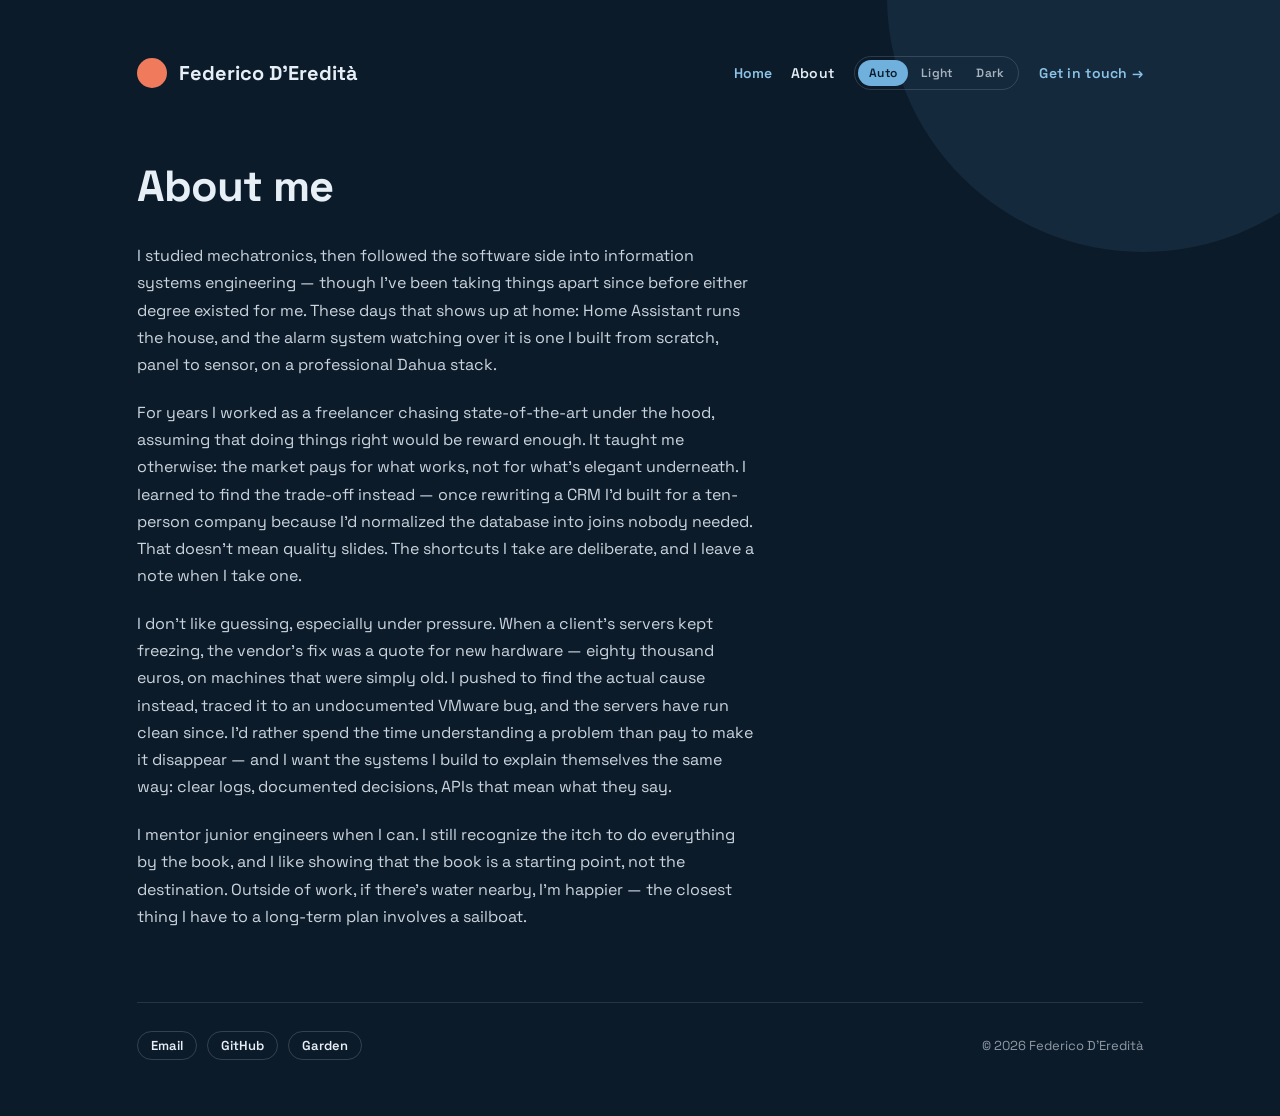
==== about.html @ 00c334f2 "feat: add About page, extract shared theme CSS/JS Adds about.html with the mechatronics-to-software " ====
<!doctype html>
<html lang="en" data-theme="tramontana" data-warm="coral">
<head>
  <meta charset="utf-8">
  <meta name="viewport" content="width=device-width, initial-scale=1">
  <title>About &mdash; Federico D&rsquo;Eredit&agrave;</title>
  <meta name="description" content="Mechatronics into software, freelancing, and the trade-off between elegant and shipped.">
  <link rel="preconnect" href="https://fonts.googleapis.com">
  <link rel="preconnect" href="https://fonts.gstatic.com" crossorigin>
  <link rel="stylesheet" href="https://fonts.googleapis.com/css2?family=Space+Grotesk:wght@400;500;600;700&display=swap">
  <script src="assets/theme-early.js"></script>
  <link rel="stylesheet" href="assets/site.css">
</head>
<body>
  <main class="page">
    <span class="deco" aria-hidden="true"></span>

    <header class="top">
      <span class="brand"><span class="mark"></span>Federico D&rsquo;Eredit&agrave;</span>
      <div class="right">
        <nav class="nav-links">
          <a href="index.html">Home</a>
          <a href="about.html" aria-current="page">About</a>
        </nav>
        <div class="seg" role="group" aria-label="Color theme">
          <button type="button" data-mode-btn="auto">Auto</button>
          <button type="button" data-mode-btn="light">Light</button>
          <button type="button" data-mode-btn="dark">Dark</button>
        </div>
        <a class="contact" href="mailto:me@federicod.dev">Get in touch &rarr;</a>
      </div>
    </header>

    <article class="prose">
      <h1>About me</h1>
      <p>I studied mechatronics, then followed the software side into information systems engineering &mdash; though I&rsquo;ve been taking things apart since before either degree existed for me. These days that shows up at home: Home Assistant runs the house, and the alarm system watching over it is one I built from scratch, panel to sensor, on a professional Dahua stack.</p>
      <p>For years I worked as a freelancer chasing state-of-the-art under the hood, assuming that doing things right would be reward enough. It taught me otherwise: the market pays for what works, not for what&rsquo;s elegant underneath. I learned to find the trade-off instead &mdash; once rewriting a CRM I&rsquo;d built for a ten-person company because I&rsquo;d normalized the database into joins nobody needed. That doesn&rsquo;t mean quality slides. The shortcuts I take are deliberate, and I leave a note when I take one.</p>
      <p>I don&rsquo;t like guessing, especially under pressure. When a client&rsquo;s servers kept freezing, the vendor&rsquo;s fix was a quote for new hardware &mdash; eighty thousand euros, on machines that were simply old. I pushed to find the actual cause instead, traced it to an undocumented VMware bug, and the servers have run clean since. I&rsquo;d rather spend the time understanding a problem than pay to make it disappear &mdash; and I want the systems I build to explain themselves the same way: clear logs, documented decisions, APIs that mean what they say.</p>
      <p>I mentor junior engineers when I can. I still recognize the itch to do everything by the book, and I like showing that the book is a starting point, not the destination. Outside of work, if there&rsquo;s water nearby, I&rsquo;m happier &mdash; the closest thing I have to a long-term plan involves a sailboat.</p>
    </article>

    <footer class="foot">
      <nav class="links">
        <a class="tag" href="mailto:me@federicod.dev">Email</a>
        <a class="tag" href="https://github.com/maxiride" rel="me">GitHub</a>
        <a class="tag" href="https://garden.federicod.dev">Garden</a>
      </nav>
      <span class="copyright">&copy; <span id="year">2026</span> Federico D&rsquo;Eredit&agrave;</span>
    </footer>
  </main>
  <script src="assets/theme-ui.js"></script>
</body>
</html>
---- assets/site.css ----
/* Palettes — sea & sky with a warm sun. Switch with data-theme on <html>. */
:root, [data-theme="tramontana"] {
  --color-bg: #fdfefe;   /* white sail */
  --color-text: #0d2135;
  --color-accent: #14568c;
  --color-accent-700: #114a7a;
  --color-accent-800: #0b3557;
  --sun: #d2553f;               /* coral — a later, redder sun */
  --deco: #d7e8f5;              /* pale wave */
  --btn-fg: #ffffff;
}
[data-theme="libeccio"] {
  --color-bg: #e4eff7;
  --color-text: #0b2032;
  --color-accent: #0f4c7a;
  --color-accent-700: #0d4267;
  --color-accent-800: #08304c;
  --sun: #e07a2c;
  --deco: #c2ddef;
  --btn-fg: #ffffff;
}
[data-theme="grecale"] {
  --color-bg: #ffffff;
  --color-text: #16324a;
  --color-accent: #12508f;
  --color-accent-700: #0f4478;
  --color-accent-800: #0a3157;
  --sun: #e8853a;
  --deco: #9fc9e8;
  --btn-fg: #ffffff;
}
[data-theme="alba"] {
  --color-bg: #f1f8f8;   /* sea foam */
  --color-text: #14313a;
  --color-accent: #2a7f8b;      /* deep teal water */
  --color-accent-700: #24707b;
  --color-accent-800: #1a555e;
  --sun: #e2704d;               /* sunrise coral */
  --deco: #ffddc9;              /* low sun glow */
  --btn-fg: #ffffff;
}
[data-theme="maestrale"] {
  --color-bg: #102435;   /* dusk sea */
  --color-text: #e9f2f8;
  --color-accent: #efa159;
  --color-accent-700: #f3b47c;
  --color-accent-800: #f8cba1;
  --sun: #83c6d8;
  --deco: #1b3c55;
  --btn-fg: #10243a;
}
[data-theme="organic"] {
  --color-bg: #f5ead8;   /* cream & terracotta */
  --color-text: #201e1d;
  --color-accent: #c67139;
  --color-accent-700: #8c491a;
  --color-accent-800: #643312;
  --sun: #c67139;
  --deco: #e1eecc;
  --btn-fg: #ffffff;
}
/* Dusk counterpart of tramontana — applied via data-mode="dark" */
[data-mode="dark"] {
  --color-bg: #0c1b2a;
  --color-text: #e6eef6;
  --color-accent: #6fb0dd;
  --color-accent-700: #8cc3e8;
  --color-accent-800: #a9d3ef;
  --deco: #15293d;
  --btn-fg: #0c1b2a;
  color-scheme: dark;
}
[data-mode="dark"][data-warm="coral"]  { --sun: #f07a5c; }
[data-mode="dark"][data-warm="sunset"] { --sun: #ef9146; }
[data-mode="dark"][data-warm="brass"]  { --sun: #d6a53a; }

/* Warm accent — the only warm note on the page. Set data-warm. */
[data-warm="sunset"] { --sun: #d9741f; }   /* true complement of the navy */
[data-warm="brass"]  { --sun: #b07b17; }   /* rope & brass, higher contrast */
[data-warm="coral"]  { --sun: #d2553f; }   /* split-complement, later sun */
:root {
  --font-heading: "Space Grotesk", system-ui, sans-serif;
  --font-heading-weight: 700;
  --font-body: "Space Grotesk", system-ui, sans-serif;
}
* { box-sizing: border-box; }
html { scroll-behavior: smooth; }
body {
  margin: 0;
  background: var(--color-bg);
  color: var(--color-text);
  font-family: var(--font-body);
  text-wrap: pretty;
  overflow-x: clip;
  -webkit-font-smoothing: antialiased;
}
a { color: var(--color-accent-700); text-decoration: none; }
a:hover { color: var(--color-accent-800); }
::selection { background: color-mix(in srgb, var(--color-accent) 22%, transparent); }
:focus-visible { outline: 2px solid var(--color-accent); outline-offset: 2px; }

.page {
  position: relative;
  min-height: 100vh;
  max-width: 1160px;
  margin: 0 auto;
  display: flex;
  flex-direction: column;
  padding: clamp(28px, 5vw, 56px) clamp(24px, 6vw, 88px);
}
.deco {
  position: absolute;
  top: clamp(-260px, -22vw, -140px);
  right: clamp(-220px, -14vw, -120px);
  width: clamp(320px, 40vw, 520px);
  height: clamp(320px, 40vw, 520px);
  border-radius: 50%;
  background: var(--deco);
  z-index: -1;
  pointer-events: none;
}
.top { display: flex; align-items: center; justify-content: space-between; gap: 16px; flex-wrap: wrap; }
.brand {
  display: inline-flex; align-items: center; gap: 12px;
  font-family: var(--font-heading); font-weight: var(--font-heading-weight); font-size: 20px; color: var(--color-text);
}
.brand .mark { width: 30px; height: 30px; border-radius: 999px; background: var(--sun); }
.top .right { display: flex; align-items: center; gap: 20px; flex-wrap: wrap; }
.nav-links { display: flex; align-items: center; gap: 18px; }
.nav-links a { font-size: 14px; font-weight: 600; letter-spacing: 0.02em; }
.nav-links a[aria-current="page"] { color: var(--color-text); }
.seg {
  display: flex; align-items: center; gap: 2px; padding: 3px; border-radius: 999px;
  border: 1px solid color-mix(in srgb, var(--color-text) 15%, transparent);
}
.seg button {
  appearance: none; border: 0; cursor: pointer; font-family: var(--font-body);
  font-size: 12px; font-weight: 600; letter-spacing: 0.02em; padding: 5px 11px;
  border-radius: 999px; background: transparent;
  color: color-mix(in srgb, var(--color-text) 70%, transparent);
}
.seg button:hover { color: var(--color-text); }
.seg button[aria-pressed="true"] { background: var(--color-accent); color: var(--btn-fg); }
.top .contact { font-size: 14px; font-weight: 600; letter-spacing: 0.02em; }

.hero { flex: 1; display: flex; flex-direction: column; justify-content: center; padding: clamp(40px, 8vh, 96px) 0; }
.title {
  font-family: var(--font-heading); font-weight: var(--font-heading-weight);
  font-size: clamp(32px, 4.4vw, 60px);
  line-height: 1.08; letter-spacing: -0.03em; margin: 0; max-width: 24ch;
}
.title .accent { color: var(--sun); }
.lead {
  font-size: clamp(17px, 1.5vw, 21px); line-height: 1.6;
  color: color-mix(in srgb, var(--color-text) 82%, transparent);
  max-width: 46ch; margin: clamp(22px, 3.5vh, 34px) 0 0;
}
.actions { display: flex; flex-wrap: wrap; gap: 14px; margin-top: clamp(28px, 4vh, 44px); }
.btn {
  display: inline-flex; align-items: center; justify-content: center;
  padding: 13px 24px; border-radius: 999px; font-weight: 600; font-size: 15px;
  white-space: nowrap; line-height: 1.2;
  font-family: var(--font-body); cursor: pointer; border: 1.5px solid transparent; transition: background .15s, color .15s;
}
.btn-primary { background: var(--color-accent); color: var(--btn-fg); }
.btn-primary:hover { background: var(--color-accent-800); color: var(--btn-fg); }

/* About page prose */
.prose { flex: 1; padding: clamp(40px, 8vh, 88px) 0; max-width: 62ch; }
.prose h1 {
  font-family: var(--font-heading); font-weight: var(--font-heading-weight);
  font-size: clamp(28px, 3.4vw, 44px); line-height: 1.12; letter-spacing: -0.02em;
  margin: 0 0 clamp(22px, 3.5vh, 34px);
}
.prose p {
  font-size: clamp(16px, 1.2vw, 18px); line-height: 1.7;
  color: color-mix(in srgb, var(--color-text) 88%, transparent);
  margin: 0 0 1.3em;
}
.prose p:last-child { margin-bottom: 0; }

.foot {
  display: flex; flex-wrap: wrap; align-items: center; justify-content: space-between; gap: 16px 28px;
  padding-top: 28px; border-top: 1px solid color-mix(in srgb, var(--color-text) 12%, transparent);
}
.links { display: flex; flex-wrap: wrap; gap: 10px; }
.tag {
  display: inline-flex; align-items: center; padding: 5px 13px; border-radius: 999px;
  font-size: 13px; font-weight: 600;
  border: 1.5px solid color-mix(in srgb, var(--color-text) 18%, transparent); color: var(--color-text);
}
.tag:hover { background: color-mix(in srgb, var(--color-accent) 10%, transparent); color: var(--color-accent-800); }
.copyright { font-size: 13px; color: color-mix(in srgb, var(--color-text) 60%, transparent); }
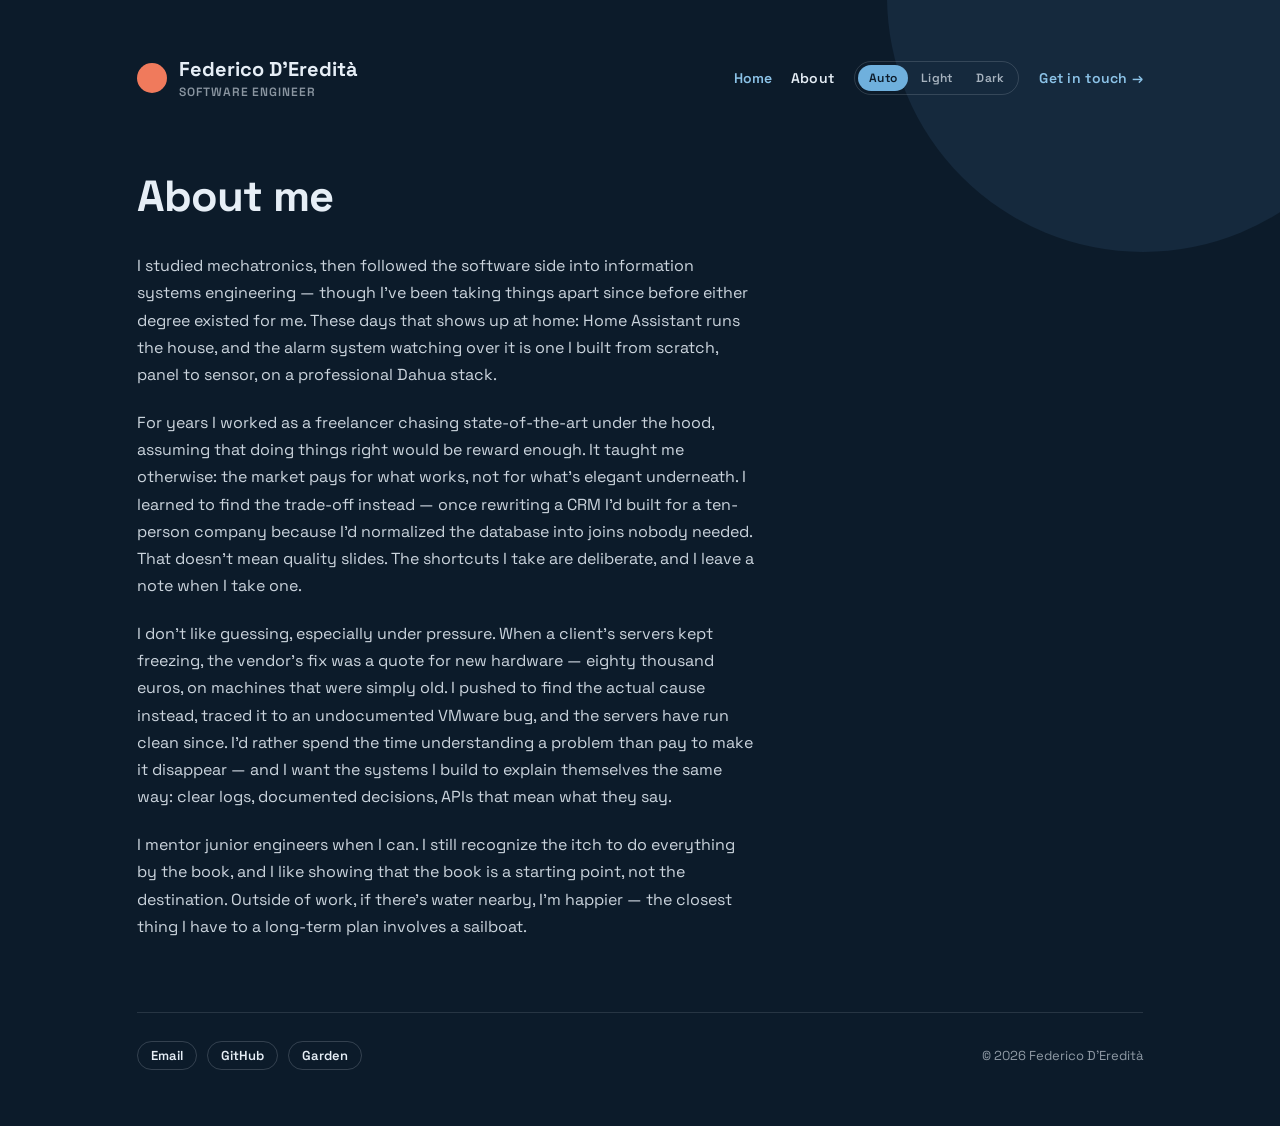
==== commit 14c1a8cc: "feat: add Software Engineer caption under brand name The hero copy is deliberately vague about the f" ====
--- a/about.html
+++ b/about.html
@@ -5,18 +5,24 @@
   <meta name="viewport" content="width=device-width, initial-scale=1">
   <title>About &mdash; Federico D&rsquo;Eredit&agrave;</title>
   <meta name="description" content="Mechatronics into software, freelancing, and the trade-off between elegant and shipped.">
+  <link rel="icon" href="/favicon.svg" type="image/svg+xml">
+  <link rel="icon" href="/icon-32.png" sizes="32x32" type="image/png">
+  <link rel="apple-touch-icon" href="/apple-touch-icon.png">
+  <link rel="manifest" href="/site.webmanifest">
+  <meta name="theme-color" content="#d2553f">
   <link rel="preconnect" href="https://fonts.googleapis.com">
   <link rel="preconnect" href="https://fonts.gstatic.com" crossorigin>
   <link rel="stylesheet" href="https://fonts.googleapis.com/css2?family=Space+Grotesk:wght@400;500;600;700&display=swap">
   <script src="assets/theme-early.js"></script>
   <link rel="stylesheet" href="assets/site.css">
+  <script defer src="https://analytics.federicod.dev/script.js" data-website-id="8143f530-ffbe-4854-a8dc-8281a14aa5e6"></script>
 </head>
 <body>
   <main class="page">
     <span class="deco" aria-hidden="true"></span>
 
     <header class="top">
-      <span class="brand"><span class="mark"></span>Federico D&rsquo;Eredit&agrave;</span>
+      <span class="brand"><span class="mark"></span><span class="id">Federico D&rsquo;Eredit&agrave;<span class="role">Software Engineer</span></span></span>
       <div class="right">
         <nav class="nav-links">
           <a href="index.html">Home</a>
--- a/assets/site.css
+++ b/assets/site.css
@@ -124,7 +124,13 @@
   display: inline-flex; align-items: center; gap: 12px;
   font-family: var(--font-heading); font-weight: var(--font-heading-weight); font-size: 20px; color: var(--color-text);
 }
-.brand .mark { width: 30px; height: 30px; border-radius: 999px; background: var(--sun); }
+.brand .mark { width: 30px; height: 30px; border-radius: 999px; background: var(--sun); flex-shrink: 0; }
+.brand .id { display: flex; flex-direction: column; gap: 2px; }
+.brand .role {
+  font-family: var(--font-body); font-weight: 600; font-size: 12px;
+  text-transform: uppercase; letter-spacing: 0.08em;
+  color: color-mix(in srgb, var(--color-text) 58%, transparent);
+}
 .top .right { display: flex; align-items: center; gap: 20px; flex-wrap: wrap; }
 .nav-links { display: flex; align-items: center; gap: 18px; }
 .nav-links a { font-size: 14px; font-weight: 600; letter-spacing: 0.02em; }
